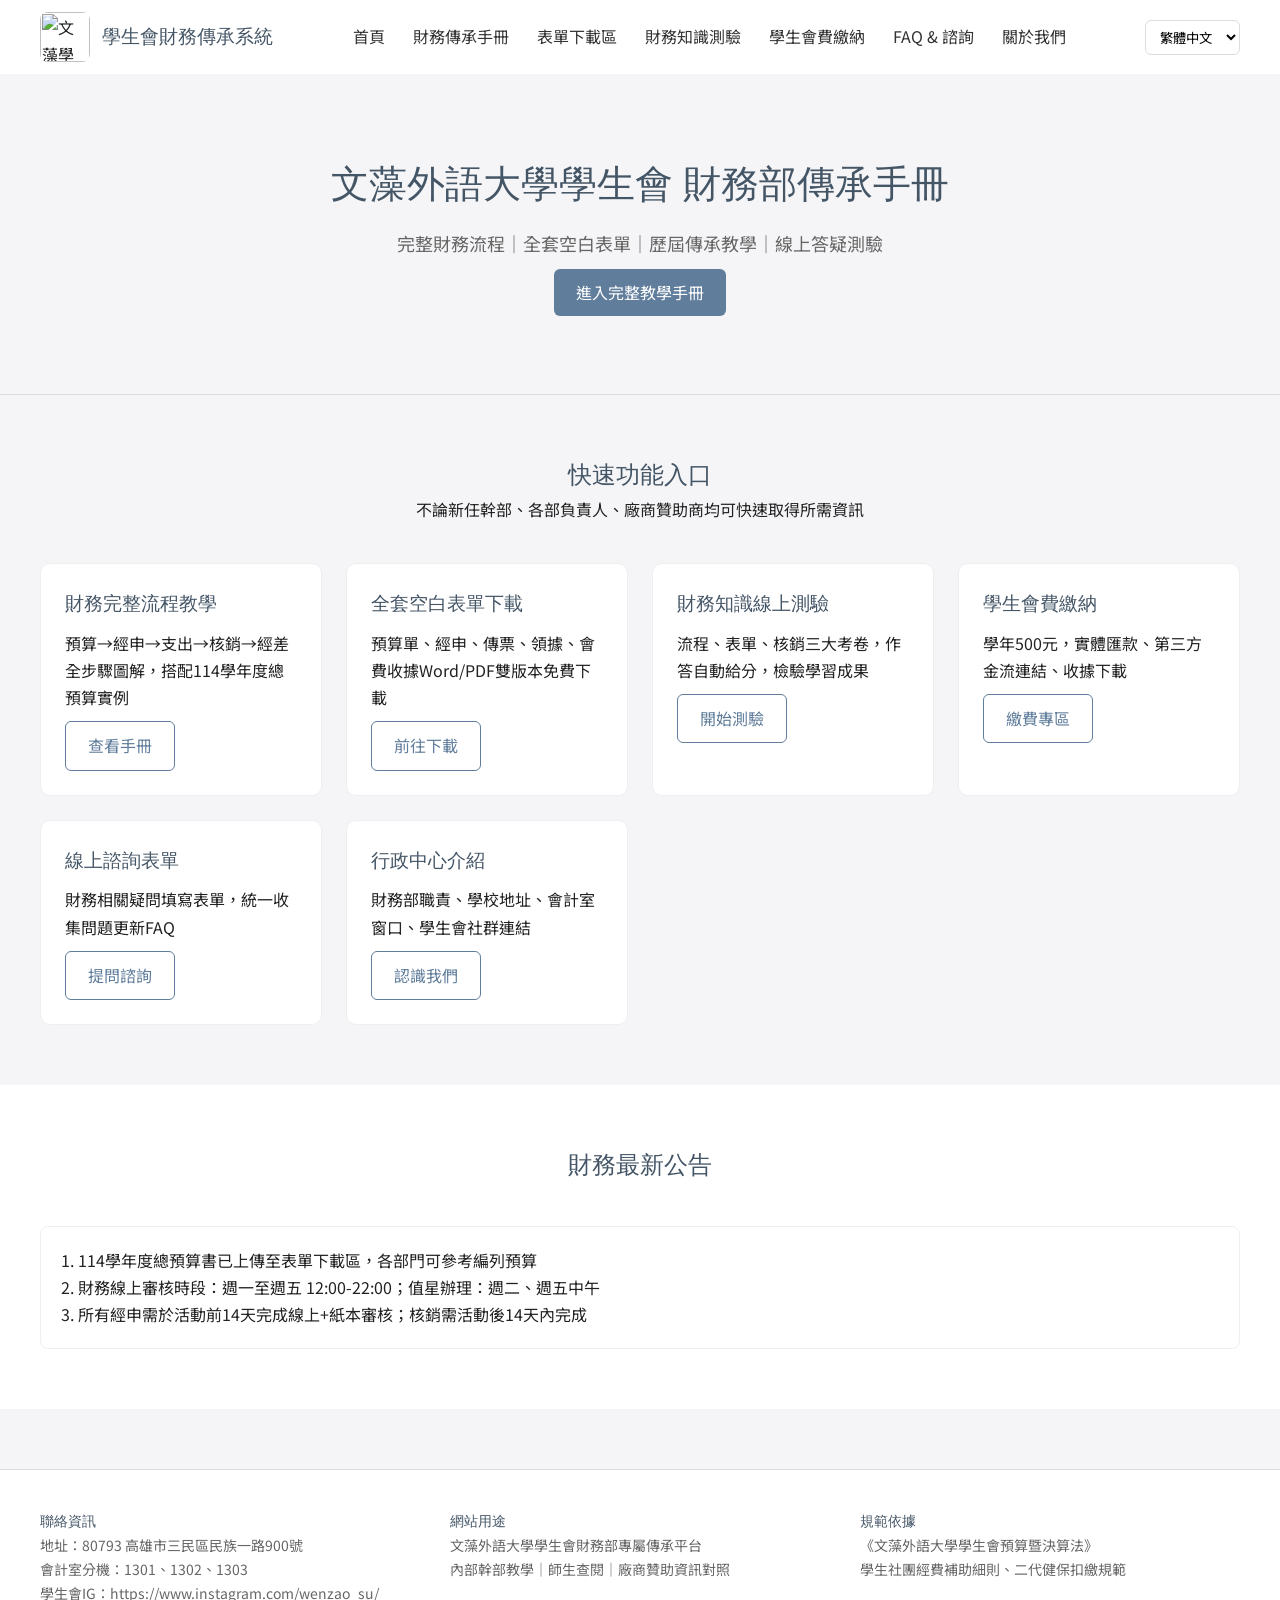
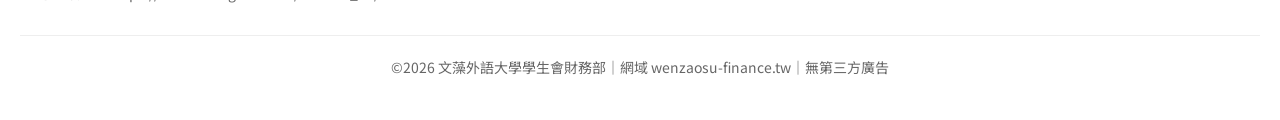
==== index.html @ 67e2b463 "把網站檔案從資料夾移到根目錄" ====
<!DOCTYPE html lang="zh-TW">
<html>
<head>
<meta charset="UTF-8">
<meta name="viewport" content="width=device-width,initial-scale=1.0">
<meta name="keywords" content="文藻外語大學,文藻學生會,財務傳承,經費申請,核銷流程,預算單">
<meta name="description" content="文藻外語大學學生會財務部專屬傳承官網，完整財務教學、全套空白表單免費下載">
<meta name="author" content="文藻學生會財務部">
<title>文藻外語大學學生會｜財務傳承專屬官網</title>
<link rel="stylesheet" href="style.css">
<link rel="preconnect" href="https://fonts.googleapis.com">
<link rel="stylesheet" href="https://fonts.googleapis.com/css2?family=Noto+Sans+TC&display=swap">
</head>
<body>
<!-- 導覽列 -->
<header>
    <div class="container nav-wrap">
        <div class="logo-area">
            <img class="logo" src="assets/images/logo.png" alt="文藻學生會會徽">
            <h3>學生會財務傳承系統</h3>
        </div>
        <ul class="nav-list">
            <li><a href="index.html">首頁</a></li>
            <li><a href="handbook.html">財務傳承手冊</a></li>
            <li><a href="download.html">表單下載區</a></li>
            <li><a href="quiz.html">財務知識測驗</a></li>
            <li><a href="fee.html">學生會費繳納</a></li>
            <li><a href="contact.html">FAQ & 諮詢</a></li>
            <li><a href="about.html">關於我們</a></li>
        </ul>
        <select class="lang-select" id="langSwitch">
            <option value="zh-TW" selected>繁體中文</option>
            <option value="lang/zh-CN.html">简体中文</option>
            <option value="lang/en.html">English</option>
            <option value="lang/fr.html">Français</option>
            <option value="lang/de.html">Deutsch</option>
            <option value="lang/es.html">Español</option>
            <option value="lang/ja.html">日本語</option>
        </select>
    </div>
</header>

<!-- Banner主視覺 -->
<div class="banner">
    <div class="banner-text">
        <h1>文藻外語大學學生會 財務部傳承手冊</h1>
        <p>完整財務流程｜全套空白表單｜歷屆傳承教學｜線上答疑測驗</p>
        <a href="handbook.html" class="btn">進入完整教學手冊</a>
    </div>
</div>

<!-- 快速入口區 -->
<section class="section">
    <div class="container">
        <div class="section-title">
            <h2>快速功能入口</h2>
            <p>不論新任幹部、各部負責人、廠商贊助商均可快速取得所需資訊</p>
        </div>
        <div class="card-box">
            <div class="card">
                <h3>財務完整流程教學</h3>
                <p>預算→經申→支出→核銷→經差全步驟圖解，搭配114學年度總預算實例</p>
                <a href="handbook.html" class="btn btn-light">查看手冊</a>
            </div>
            <div class="card">
                <h3>全套空白表單下載</h3>
                <p>預算單、經申、傳票、領據、會費收據Word/PDF雙版本免費下載</p>
                <a href="download.html" class="btn btn-light">前往下載</a>
            </div>
            <div class="card">
                <h3>財務知識線上測驗</h3>
                <p>流程、表單、核銷三大考卷，作答自動給分，檢驗學習成果</p>
                <a href="quiz.html" class="btn btn-light">開始測驗</a>
            </div>
            <div class="card">
                <h3>學生會費繳納</h3>
                <p>學年500元，實體匯款、第三方金流連結、收據下載</p>
                <a href="fee.html" class="btn btn-light">繳費專區</a>
            </div>
            <div class="card">
                <h3>線上諮詢表單</h3>
                <p>財務相關疑問填寫表單，統一收集問題更新FAQ</p>
                <a href="contact.html" class="btn btn-light">提問諮詢</a>
            </div>
            <div class="card">
                <h3>行政中心介紹</h3>
                <p>財務部職責、學校地址、會計室窗口、學生會社群連結</p>
                <a href="about.html" class="btn btn-light">認識我們</a>
            </div>
        </div>
    </div>
</section>

<!-- 最新公告區 -->
<section class="section" style="background:#fff;">
    <div class="container">
        <div class="section-title">
            <h2>財務最新公告</h2>
        </div>
        <div style="padding:20px;border:1px #eee solid;border-radius:8px;">
            <p>1. 114學年度總預算書已上傳至表單下載區，各部門可參考編列預算</p>
            <p>2. 財務線上審核時段：週一至週五 12:00-22:00；值星辦理：週二、週五中午</p>
            <p>3. 所有經申需於活動前14天完成線上+紙本審核；核銷需活動後14天內完成</p>
        </div>
    </div>
</section>

<!-- 頁尾 -->
<footer>
    <div class="container footer-wrap">
        <div>
            <h4>聯絡資訊</h4>
            <p>地址：80793 高雄市三民區民族一路900號</p>
            <p>會計室分機：1301、1302、1303</p>
            <p>學生會IG：https://www.instagram.com/wenzao_su/</p>
        </div>
        <div>
            <h4>網站用途</h4>
            <p>文藻外語大學學生會財務部專屬傳承平台</p>
            <p>內部幹部教學｜師生查閱｜廠商贊助資訊對照</p>
        </div>
        <div>
            <h4>規範依據</h4>
            <p>《文藻外語大學學生會預算暨決算法》</p>
            <p>學生社團經費補助細則、二代健保扣繳規範</p>
        </div>
    </div>
    <div class="container" style="margin-top:30px;text-align:center;border-top:1px #eee solid;padding-top:20px;">
        <p>©2026 文藻外語大學學生會財務部｜網域 wenzaosu-finance.tw｜無第三方廣告</p>
    </div>
</footer>
<script>
// 多語切換跳轉
document.getElementById("langSwitch").addEventListener("change",function(){
    const target = this.value;
    if(target !== "zh-TW") window.location.href = target;
})
</script>
</body>
</html>
---- style.css ----
/* 全域基礎設定 */
*{margin:0;padding:0;box-sizing:border;font-family:"Noto Sans TC",sans-serif;}
body{background:#f5f5f7;color:#222;line-height:1.7;}
h1,h2,h3,h4{font-family:"標楷體",serif;color:#445566;font-weight:normal;}
.container{max-width:1200px;margin:0 auto;padding:0 20px;}
/* 導覽列 */
header{background:#fff;box-shadow:0 2px 8px #ddd;position:sticky;top:0;z:999;}
.nav-wrap{display:flex;justify-content:space-between;align-items:center;padding:12px 20px;flex-wrap:wrap;gap:15px;}
.logo-area{display:flex;gap:12px;align-items:center;}
.logo{width:50px;height:50px;border-radius:8px;}
.nav-list{display:flex;gap:28px;list-style:none;flex-wrap:wrap;}
.nav-list a{text-decoration:none;color:#333;padding:8px 0;position:relative;}
.nav-list a:hover{color:#607d9b;}
.lang-select{padding:6px 10px;border:1px #ddd solid;border-radius:6px;background:#fff;}
/* 首頁Banner */
.banner{width:100%;height:320px;background:#f5f5f7;display:flex;align-items:center;justify-content:center;position:relative;overflow:hidden;border-bottom:1px #ddd solid;}
.banner-text{text-align:center;z-index:2;}
.banner h1{font-size:38px;margin-bottom:12px;}
.banner p{font-size:18px;color:#666;}
/* 模組區塊通用 */
.section{padding:60px 0;}
.section-title{text-align:center;margin-bottom:40px;}
.card-box{display:grid;grid-template-columns:repeat(auto-fit,minmax(280px,1fr));gap:24px;}
.card{background:#fff;padding:24px;border-radius:10px;border:1px #eee solid;transition:0.2s;}
.card:hover{box-shadow:0 4px 12px #e0e3eb;transform:translateY(-4px);}
.card h3{margin-bottom:10px;}
.btn{display:inline-block;padding:10px 22px;background:#607d9b;color:#fff;border-radius:6px;text-decoration:none;margin-top:10px;border:none;cursor:pointer;}
.btn-light{background:#fff;color:#607d9b;border:1px #607d9b solid;}
/* 下載區表格 */
.download-table{width:100%;border-collapse:collapse;background:#fff;border-radius:8px;overflow:hidden;margin:20px 0;}
.download-table th,.download-table td{padding:14px 16px;border:1px #eee solid;text-align:left;}
.download-table th{background:#eef2f7;}
/* 頁尾 */
footer{background:#fff;border-top:1px #ddd solid;padding:40px 0;margin-top:60px;color:#666;font-size:14px;}
.footer-wrap{display:grid;grid-template-columns:repeat(auto-fit,minmax(250px,1fr));gap:30px;}
/* 浮水印全域 */
body::after{content:"";position:fixed;top:0;left:0;width:100%;height:100%;background:url(assets/images/watermark.png) repeat;opacity:0.05;pointer-events:none;z-index:-1;}
/* RWD手機適配 */
@media(max-width:768px){
    .nav-list{gap:14px;font-size:14px;}
    .banner h1{font-size:26px;}
    .section{padding:35px 0;}
}
/* 嵌入表單容器 */
.embed-box{width:100%;min-height:600px;border:1px #eee solid;border-radius:8px;padding:10px;background:#fff;}
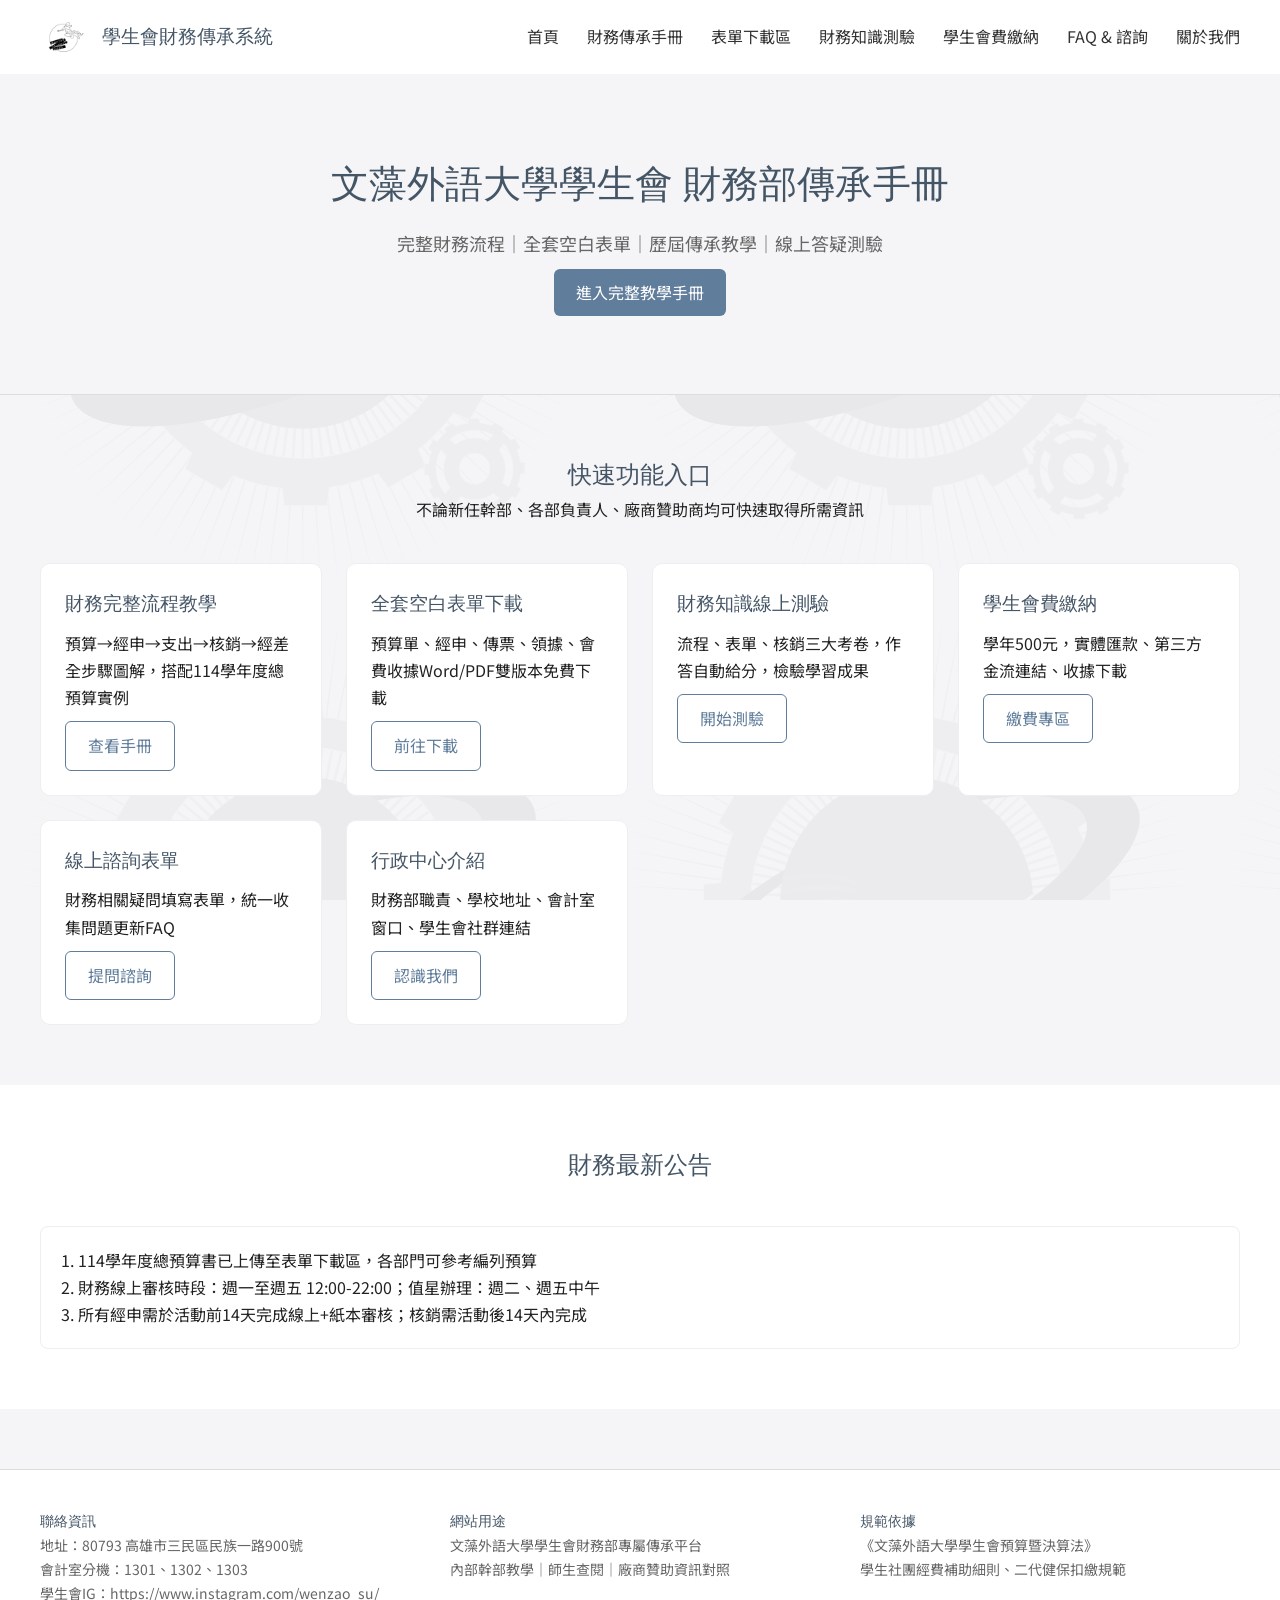
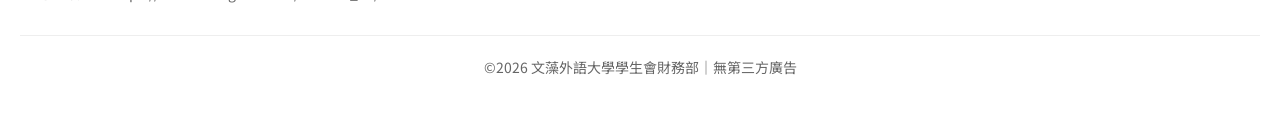
==== commit e928e54f: "修正 Revised HTML structure, removed language switcher, and updated image source." ====
--- a/index.html
+++ b/index.html
@@ -12,11 +12,11 @@
 <link rel="stylesheet" href="https://fonts.googleapis.com/css2?family=Noto+Sans+TC&display=swap">
 </head>
 <body>
-<!-- 導覽列 -->
+<!-- 導覽列（路徑已修正，暫時移除多語切換避免錯誤） -->
 <header>
     <div class="container nav-wrap">
         <div class="logo-area">
-            <img class="logo" src="assets/images/logo.png" alt="文藻學生會會徽">
+            <img class="logo" src="logo.png" alt="文藻學生會會徽">
             <h3>學生會財務傳承系統</h3>
         </div>
         <ul class="nav-list">
@@ -28,15 +28,6 @@
             <li><a href="contact.html">FAQ & 諮詢</a></li>
             <li><a href="about.html">關於我們</a></li>
         </ul>
-        <select class="lang-select" id="langSwitch">
-            <option value="zh-TW" selected>繁體中文</option>
-            <option value="lang/zh-CN.html">简体中文</option>
-            <option value="lang/en.html">English</option>
-            <option value="lang/fr.html">Français</option>
-            <option value="lang/de.html">Deutsch</option>
-            <option value="lang/es.html">Español</option>
-            <option value="lang/ja.html">日本語</option>
-        </select>
     </div>
 </header>
 
@@ -126,15 +117,8 @@
         </div>
     </div>
     <div class="container" style="margin-top:30px;text-align:center;border-top:1px #eee solid;padding-top:20px;">
-        <p>©2026 文藻外語大學學生會財務部｜網域 wenzaosu-finance.tw｜無第三方廣告</p>
+        <p>©2026 文藻外語大學學生會財務部｜無第三方廣告</p>
     </div>
 </footer>
-<script>
-// 多語切換跳轉
-document.getElementById("langSwitch").addEventListener("change",function(){
-    const target = this.value;
-    if(target !== "zh-TW") window.location.href = target;
-})
-</script>
 </body>
-</html>+</html>
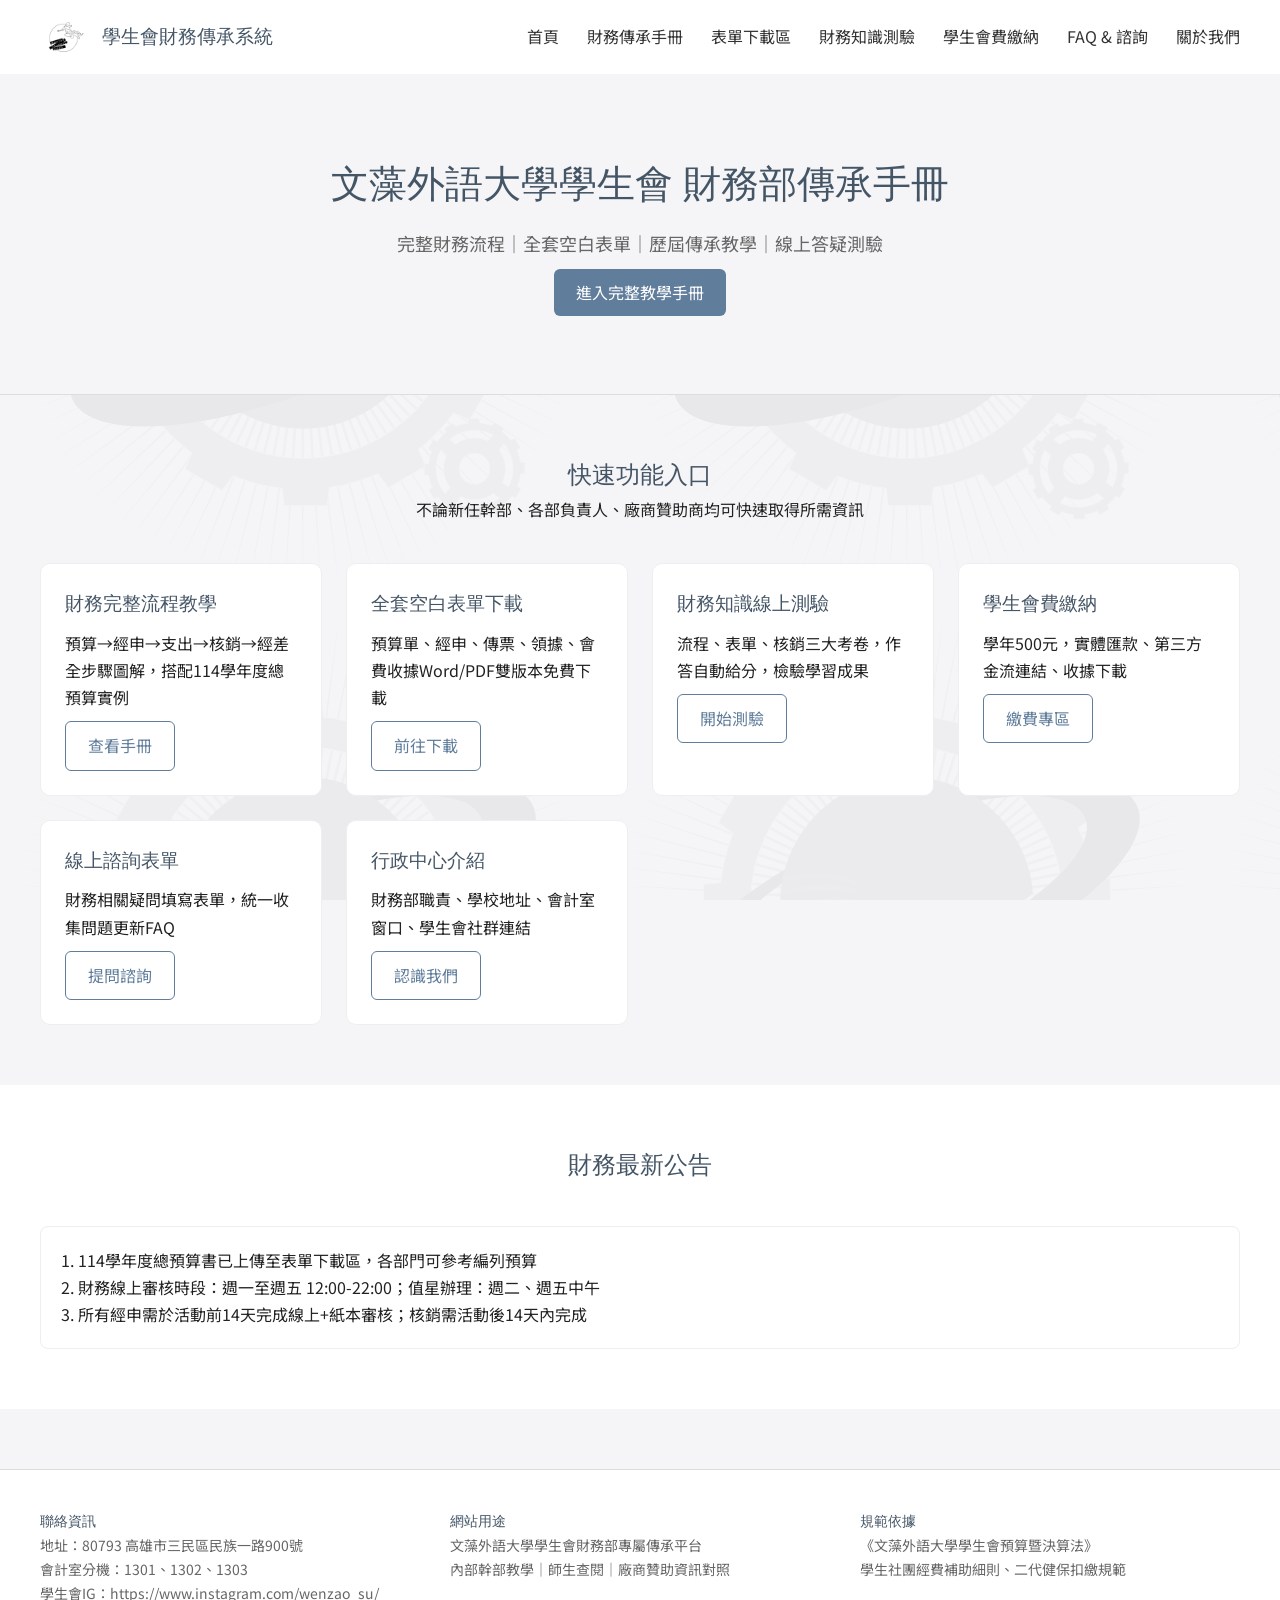
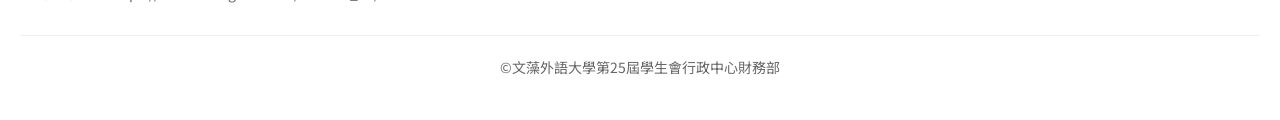
==== commit 48155d1b: "更新container 去除 無第三方廣告 字眼" ====
--- a/index.html
+++ b/index.html
@@ -117,7 +117,7 @@
         </div>
     </div>
     <div class="container" style="margin-top:30px;text-align:center;border-top:1px #eee solid;padding-top:20px;">
-        <p>©2026 文藻外語大學學生會財務部｜無第三方廣告</p>
+        <p>©文藻外語大學第25屆學生會行政中心財務部</p>
     </div>
 </footer>
 </body>
